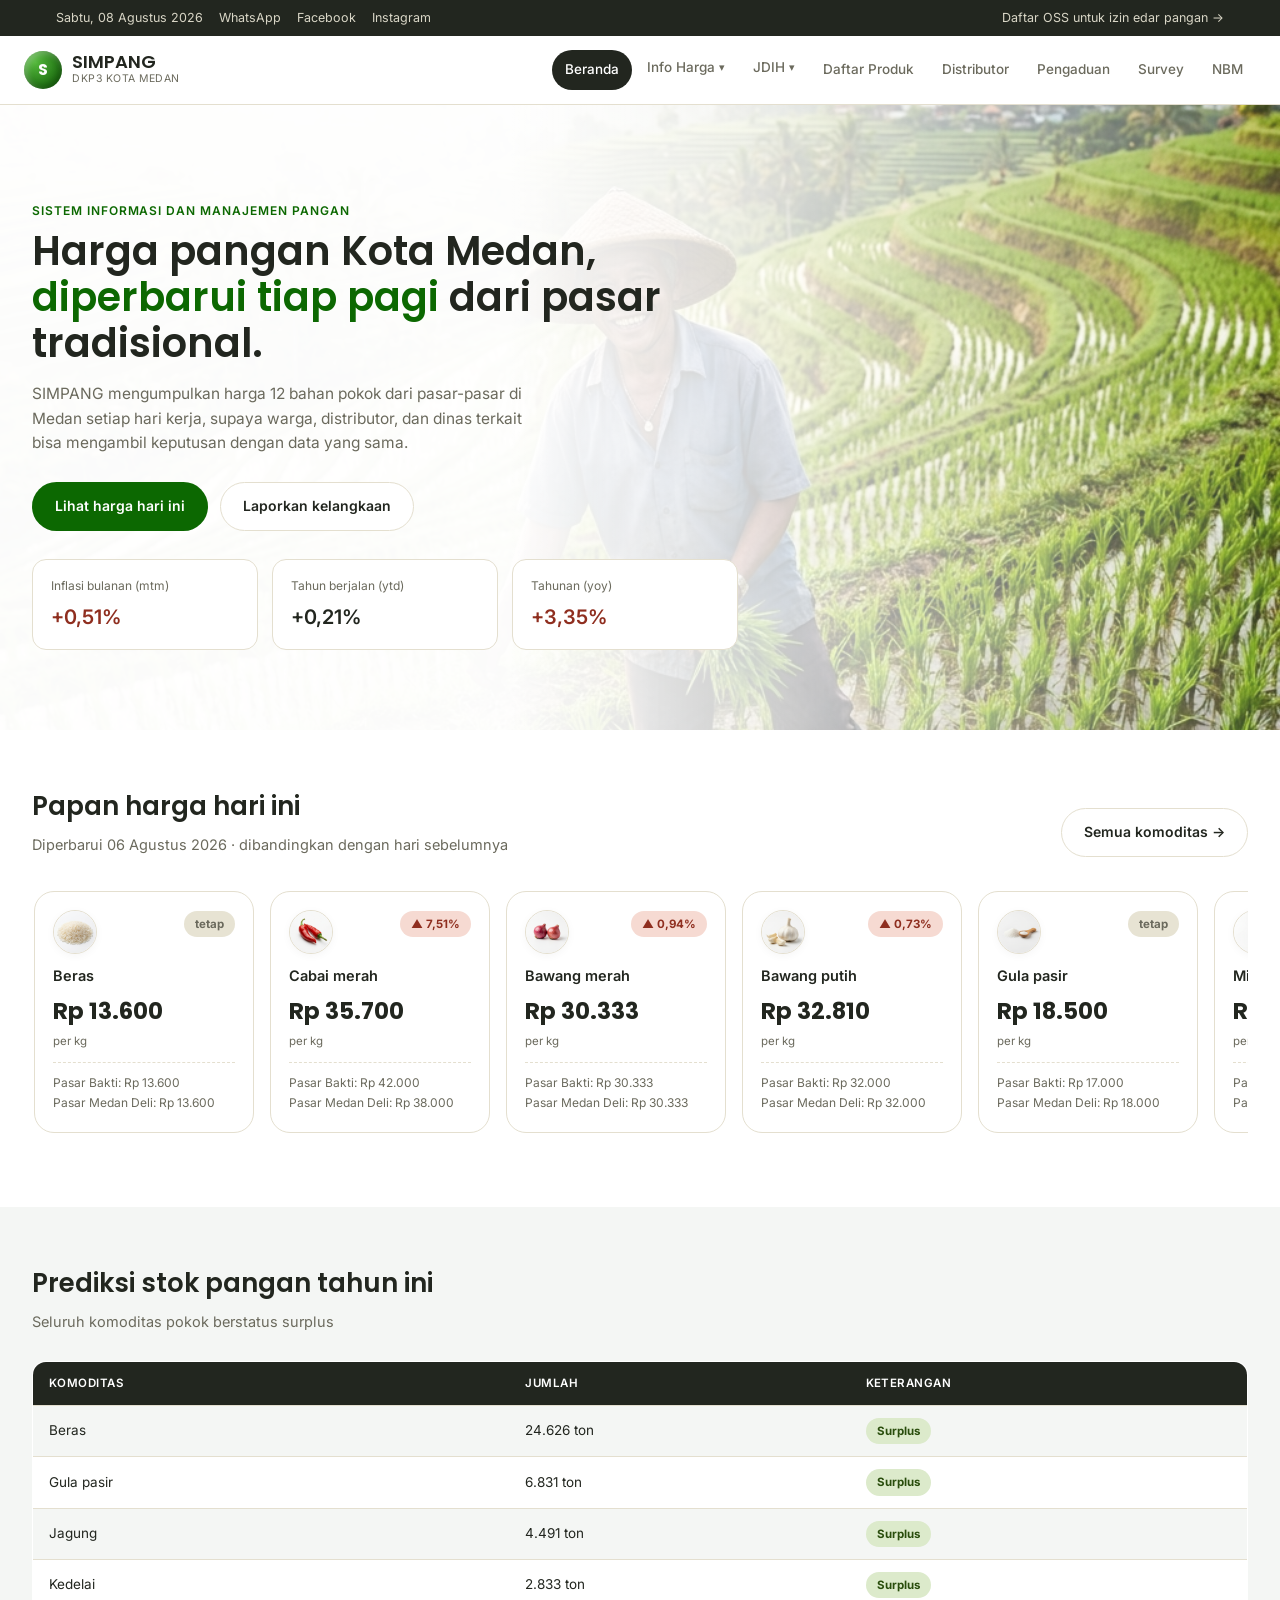
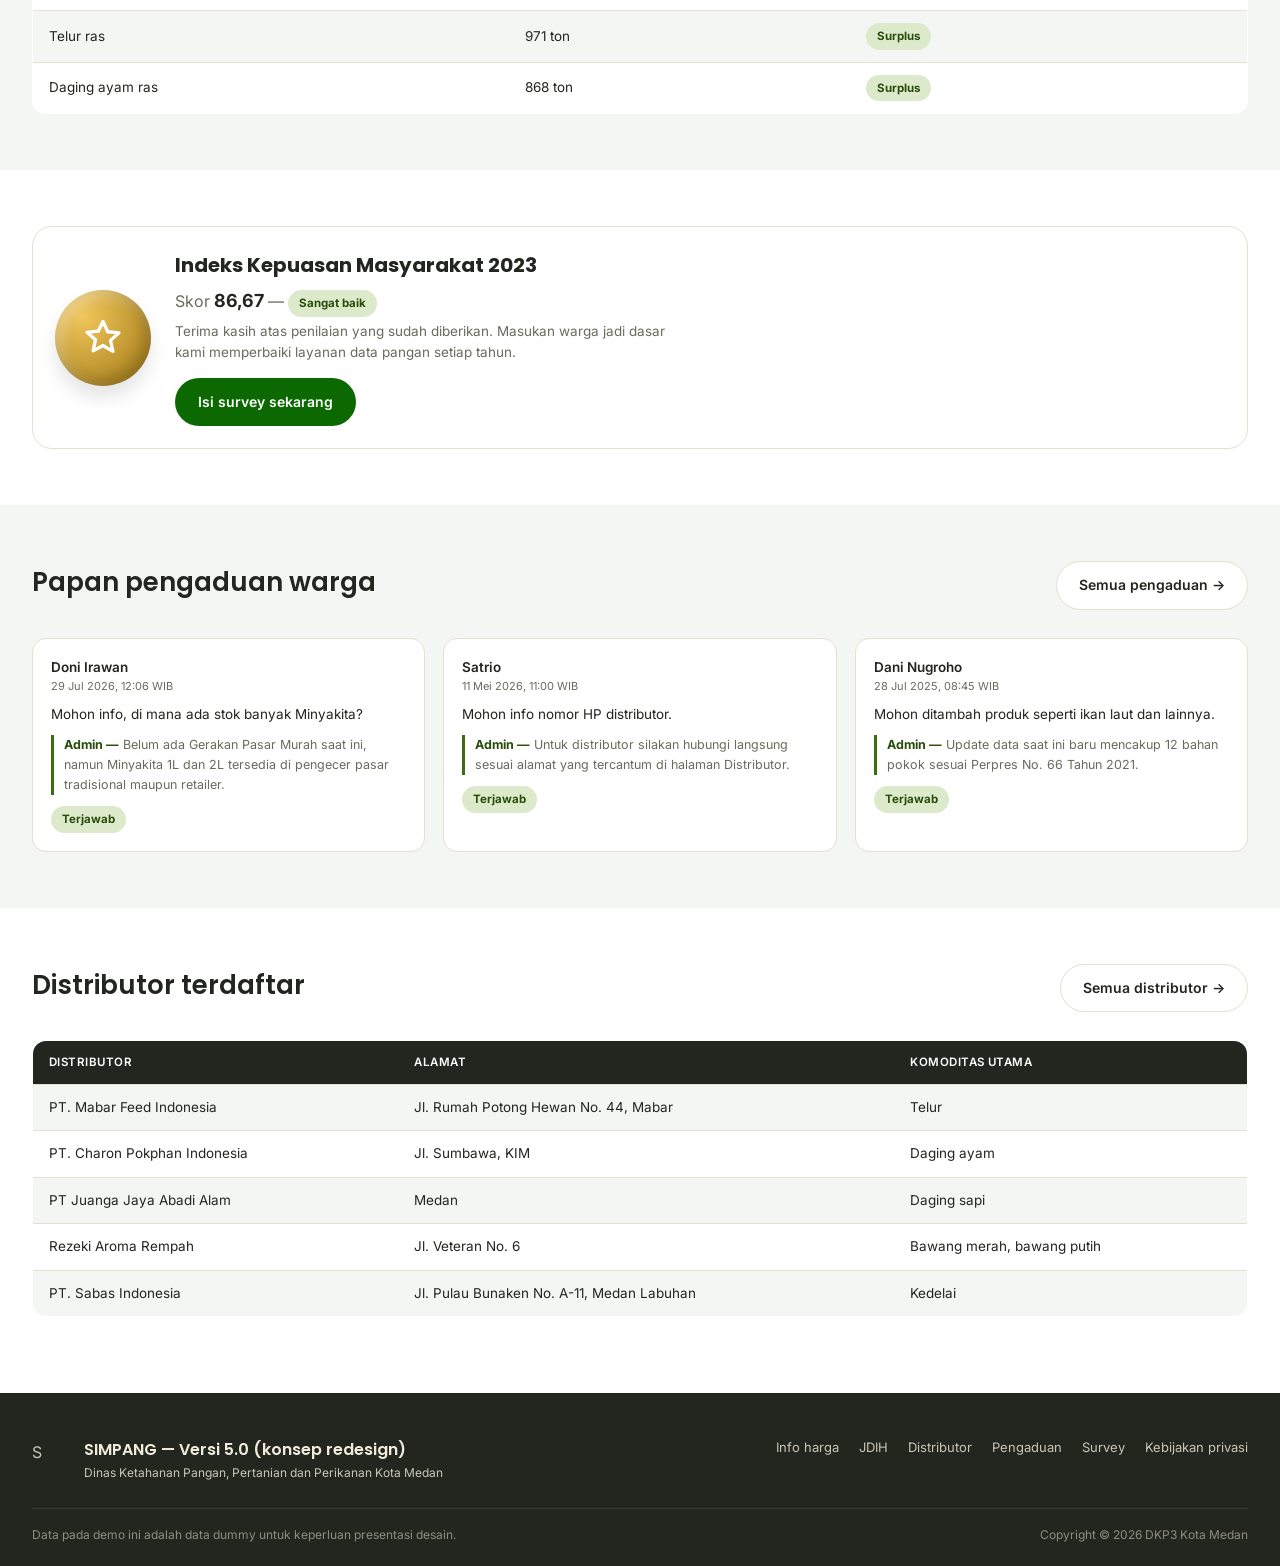
==== index.html @ 28d33210 "first commit" ====
<!DOCTYPE html>
<html lang="id">
<head>
<meta charset="UTF-8">
<meta name="viewport" content="width=device-width, initial-scale=1.0">
<title>Beranda &mdash; SIMPANG (Redesign Konsep)</title>
<link rel="preconnect" href="https://fonts.googleapis.com">
<link rel="preconnect" href="https://fonts.gstatic.com" crossorigin>
<link href="https://fonts.googleapis.com/css2?family=Poppins:wght@500;600;700&family=Inter:wght@400;500;600&display=swap" rel="stylesheet">
<link rel="stylesheet" href="css/style.css">

</head>
<body>

<div class="topbar"><div class="container">
  <div class="left"><span>Sabtu, 08 Agustus 2026</span><a href="#">WhatsApp</a><a href="#">Facebook</a><a href="#">Instagram</a></div>
  <a href="#">Daftar OSS untuk izin edar pangan &rarr;</a>
</div></div>
<header class="site"><div class="container">
  <a class="brand" href="index.html">
    <div class="mark">S</div>
    <div><div class="name">SIMPANG</div><div class="sub">DKP3 Kota Medan</div></div>
  </a>
  <nav class="main-nav">
    <a href="index.html" class="active">Beranda</a>
    <div class="dropdown">
      <button class="dropdown-trigger">Info Harga <span class="arrow">&#9662;</span></button>
      <div class="dropdown-menu">
        <a href="harga.html">Info Harga Pangan</a>
        <a href="peta.html">Peta Harga Pangan</a>
      </div>
    </div>
    <div class="dropdown">
      <button class="dropdown-trigger">JDIH <span class="arrow">&#9662;</span></button>
      <div class="dropdown-menu">
        <a href="jdih.html">Dokumen Kajian</a>
        <a href="galeri.html">Galeri Kegiatan</a>
      </div>
    </div>
    <a href="produk.html" class="">Daftar Produk</a>
    <a href="distributor.html" class="">Distributor</a>
    <a href="pengaduan.html" class="">Pengaduan</a>
    <a href="survey.html" class="">Survey</a>
    <a href="nbm.html" class="">NBM</a>
  </nav>
  <button class="hamburger" aria-label="Buka menu">&#9776;</button>
</div></header>


<section class="hero">
  <div class="container">
    <div class="grid">
      <div>
        <div class="eyebrow">Sistem informasi dan manajemen pangan</div>
        <h1>Harga pangan Kota Medan, <span>diperbarui tiap pagi</span> dari pasar tradisional.</h1>
        <p class="lede">SIMPANG mengumpulkan harga 12 bahan pokok dari pasar-pasar di Medan setiap hari kerja, supaya warga, distributor, dan dinas terkait bisa mengambil keputusan dengan data yang sama.</p>
        <div class="actions">
          <a class="btn btn-primary" href="harga.html">Lihat harga hari ini</a>
          <a class="btn btn-outline" href="pengaduan.html">Laporkan kelangkaan</a>
        </div>
        <div class="stat-row">
          <div class="stat-card"><div class="k">Inflasi bulanan (mtm)</div><div class="v up">+0,51%</div></div>
          <div class="stat-card"><div class="k">Tahun berjalan (ytd)</div><div class="v">+0,21%</div></div>
          <div class="stat-card"><div class="k">Tahunan (yoy)</div><div class="v up">+3,35%</div></div>
        </div>
      </div>
      <div></div>
    </div>
  </div>
</section>

<section class="section" id="papan-harga">
  <div class="container">
    <div class="section-head">
      <div><h2>Papan harga hari ini</h2><p>Diperbarui 06 Agustus 2026 &middot; dibandingkan dengan hari sebelumnya</p></div>
      <a class="btn btn-outline" href="harga.html">Semua komoditas &rarr;</a>
    </div>
    <div class="price-scroll"><div class="price-card">
      <div class="top"><img src="images/beras.png" alt="Beras" class="commodity-icon"><div><span class="badge badge-flat">tetap</span></div></div>
      <div class="komoditi">Beras</div>
      <div class="harga">Rp 13.600</div>
      <div class="satuan">per kg</div>
      <div class="pasar">Pasar Bakti: Rp 13.600<br>Pasar Medan Deli: Rp 13.600</div>
    </div><div class="price-card">
      <div class="top"><img src="images/cabai_merah.png" alt="Cabai merah" class="commodity-icon"><div><span class="badge badge-up">&#9650; 7,51%</span></div></div>
      <div class="komoditi">Cabai merah</div>
      <div class="harga">Rp 35.700</div>
      <div class="satuan">per kg</div>
      <div class="pasar">Pasar Bakti: Rp 42.000<br>Pasar Medan Deli: Rp 38.000</div>
    </div><div class="price-card">
      <div class="top"><img src="images/bawang_merah.png" alt="Bawang merah" class="commodity-icon"><div><span class="badge badge-up">&#9650; 0,94%</span></div></div>
      <div class="komoditi">Bawang merah</div>
      <div class="harga">Rp 30.333</div>
      <div class="satuan">per kg</div>
      <div class="pasar">Pasar Bakti: Rp 30.333<br>Pasar Medan Deli: Rp 30.333</div>
    </div><div class="price-card">
      <div class="top"><img src="images/bawang_putih.png" alt="Bawang putih" class="commodity-icon"><div><span class="badge badge-up">&#9650; 0,73%</span></div></div>
      <div class="komoditi">Bawang putih</div>
      <div class="harga">Rp 32.810</div>
      <div class="satuan">per kg</div>
      <div class="pasar">Pasar Bakti: Rp 32.000<br>Pasar Medan Deli: Rp 32.000</div>
    </div><div class="price-card">
      <div class="top"><img src="images/gula_pasir.png" alt="Gula pasir" class="commodity-icon"><div><span class="badge badge-flat">tetap</span></div></div>
      <div class="komoditi">Gula pasir</div>
      <div class="harga">Rp 18.500</div>
      <div class="satuan">per kg</div>
      <div class="pasar">Pasar Bakti: Rp 17.000<br>Pasar Medan Deli: Rp 18.000</div>
    </div><div class="price-card">
      <div class="top"><img src="images/minyak_goreng.png" alt="Minyak goreng" class="commodity-icon"><div><span class="badge badge-flat">tetap</span></div></div>
      <div class="komoditi">Minyak goreng</div>
      <div class="harga">Rp 20.361</div>
      <div class="satuan">per kg</div>
      <div class="pasar">Pasar Bakti: Rp 18.000<br>Pasar Medan Deli: Rp 21.000</div>
    </div></div>
  </div>
</section>

<section class="section alt">
  <div class="container">
    <div class="section-head"><div><h2>Prediksi stok pangan tahun ini</h2><p>Seluruh komoditas pokok berstatus surplus</p></div></div>
    <table class="data"><tr><th>Komoditas</th><th>Jumlah</th><th>Keterangan</th></tr><tr><td>Beras</td><td>24.626 ton</td><td><span class="badge badge-ok">Surplus</span></td></tr><tr><td>Gula pasir</td><td>6.831 ton</td><td><span class="badge badge-ok">Surplus</span></td></tr><tr><td>Jagung</td><td>4.491 ton</td><td><span class="badge badge-ok">Surplus</span></td></tr><tr><td>Kedelai</td><td>2.833 ton</td><td><span class="badge badge-ok">Surplus</span></td></tr><tr><td>Telur ras</td><td>971 ton</td><td><span class="badge badge-ok">Surplus</span></td></tr><tr><td>Daging ayam ras</td><td>868 ton</td><td><span class="badge badge-ok">Surplus</span></td></tr></table>
    <div class="stack-cards"><div class="card"><div class="row"><span class="k">Komoditas</span><span>Beras</span></div>
  <div class="row"><span class="k">Jumlah</span><span>24.626 ton</span></div>
  <div class="row"><span class="k">Status</span><span class="badge badge-ok">Surplus</span></div></div><div class="card"><div class="row"><span class="k">Komoditas</span><span>Gula pasir</span></div>
  <div class="row"><span class="k">Jumlah</span><span>6.831 ton</span></div>
  <div class="row"><span class="k">Status</span><span class="badge badge-ok">Surplus</span></div></div><div class="card"><div class="row"><span class="k">Komoditas</span><span>Jagung</span></div>
  <div class="row"><span class="k">Jumlah</span><span>4.491 ton</span></div>
  <div class="row"><span class="k">Status</span><span class="badge badge-ok">Surplus</span></div></div><div class="card"><div class="row"><span class="k">Komoditas</span><span>Kedelai</span></div>
  <div class="row"><span class="k">Jumlah</span><span>2.833 ton</span></div>
  <div class="row"><span class="k">Status</span><span class="badge badge-ok">Surplus</span></div></div><div class="card"><div class="row"><span class="k">Komoditas</span><span>Telur ras</span></div>
  <div class="row"><span class="k">Jumlah</span><span>971 ton</span></div>
  <div class="row"><span class="k">Status</span><span class="badge badge-ok">Surplus</span></div></div><div class="card"><div class="row"><span class="k">Komoditas</span><span>Daging ayam ras</span></div>
  <div class="row"><span class="k">Jumlah</span><span>868 ton</span></div>
  <div class="row"><span class="k">Status</span><span class="badge badge-ok">Surplus</span></div></div></div>
  </div>
</section>

<section class="section">
  <div class="container">
    <div class="card" style="display:flex;gap:24px;align-items:center;flex-wrap:wrap;">
      <div class="icon3d yellow lg"><svg viewBox="0 0 24 24"><path d="M12 3l2.6 5.6 6.1.6-4.6 4.1 1.3 6-5.4-3.2L6.6 19l1.3-6-4.6-4.1 6.1-.6z"/></svg></div>
      <div style="flex:1;min-width:220px;">
        <h3 style="margin:0 0 6px;font-size:20px;">Indeks Kepuasan Masyarakat 2023</h3>
        <p style="margin:0 0 4px;color:var(--text-soft);">Skor <b style="color:var(--text);font-size:18px;">86,67</b> &mdash; <span class="badge badge-ok">Sangat baik</span></p>
        <p style="margin:0 0 14px;color:var(--text-soft);font-size:13.5px;max-width:56ch;">Terima kasih atas penilaian yang sudah diberikan. Masukan warga jadi dasar kami memperbaiki layanan data pangan setiap tahun.</p>
        <a class="btn btn-primary" href="survey.html">Isi survey sekarang</a>
      </div>
    </div>
  </div>
</section>

<section class="section alt">
  <div class="container">
    <div class="section-head"><div><h2>Papan pengaduan warga</h2></div><a class="btn btn-outline" href="pengaduan.html">Semua pengaduan &rarr;</a></div>
    <div class="cards-grid"><div class="note"><div class="who">Doni Irawan</div><div class="when">29 Jul 2026, 12:06 WIB</div>
      <div class="q">Mohon info, di mana ada stok banyak Minyakita?</div><div class="a"><b>Admin &mdash;</b> Belum ada Gerakan Pasar Murah saat ini, namun Minyakita 1L dan 2L tersedia di pengecer pasar tradisional maupun retailer.</div>
      <div style="margin-top:10px;"><span class="badge badge-ok">Terjawab</span></div></div><div class="note"><div class="who">Satrio</div><div class="when">11 Mei 2026, 11:00 WIB</div>
      <div class="q">Mohon info nomor HP distributor.</div><div class="a"><b>Admin &mdash;</b> Untuk distributor silakan hubungi langsung sesuai alamat yang tercantum di halaman Distributor.</div>
      <div style="margin-top:10px;"><span class="badge badge-ok">Terjawab</span></div></div><div class="note"><div class="who">Dani Nugroho</div><div class="when">28 Jul 2025, 08:45 WIB</div>
      <div class="q">Mohon ditambah produk seperti ikan laut dan lainnya.</div><div class="a"><b>Admin &mdash;</b> Update data saat ini baru mencakup 12 bahan pokok sesuai Perpres No. 66 Tahun 2021.</div>
      <div style="margin-top:10px;"><span class="badge badge-ok">Terjawab</span></div></div></div>
  </div>
</section>

<section class="section">
  <div class="container">
    <div class="section-head"><div><h2>Distributor terdaftar</h2></div><a class="btn btn-outline" href="distributor.html">Semua distributor &rarr;</a></div>
    <table class="data"><tr><th>Distributor</th><th>Alamat</th><th>Komoditas utama</th></tr><tr><td>PT. Mabar Feed Indonesia</td><td>Jl. Rumah Potong Hewan No. 44, Mabar</td><td>Telur</td></tr><tr><td>PT. Charon Pokphan Indonesia</td><td>Jl. Sumbawa, KIM</td><td>Daging ayam</td></tr><tr><td>PT Juanga Jaya Abadi Alam</td><td>Medan</td><td>Daging sapi</td></tr><tr><td>Rezeki Aroma Rempah</td><td>Jl. Veteran No. 6</td><td>Bawang merah, bawang putih</td></tr><tr><td>PT. Sabas Indonesia</td><td>Jl. Pulau Bunaken No. A-11, Medan Labuhan</td><td>Kedelai</td></tr></table>
    <div class="stack-cards"><div class="card"><div class="row"><span class="k">Distributor</span><span>PT. Mabar Feed Indonesia</span></div>
      <div class="row"><span class="k">Alamat</span><span>Jl. Rumah Potong Hewan No. 44, Mabar</span></div>
      <div class="row"><span class="k">Komoditas</span><span>Telur</span></div></div><div class="card"><div class="row"><span class="k">Distributor</span><span>PT. Charon Pokphan Indonesia</span></div>
      <div class="row"><span class="k">Alamat</span><span>Jl. Sumbawa, KIM</span></div>
      <div class="row"><span class="k">Komoditas</span><span>Daging ayam</span></div></div><div class="card"><div class="row"><span class="k">Distributor</span><span>PT Juanga Jaya Abadi Alam</span></div>
      <div class="row"><span class="k">Alamat</span><span>Medan</span></div>
      <div class="row"><span class="k">Komoditas</span><span>Daging sapi</span></div></div><div class="card"><div class="row"><span class="k">Distributor</span><span>Rezeki Aroma Rempah</span></div>
      <div class="row"><span class="k">Alamat</span><span>Jl. Veteran No. 6</span></div>
      <div class="row"><span class="k">Komoditas</span><span>Bawang merah, bawang putih</span></div></div><div class="card"><div class="row"><span class="k">Distributor</span><span>PT. Sabas Indonesia</span></div>
      <div class="row"><span class="k">Alamat</span><span>Jl. Pulau Bunaken No. A-11, Medan Labuhan</span></div>
      <div class="row"><span class="k">Komoditas</span><span>Kedelai</span></div></div></div>
  </div>
</section>


<footer class="site"><div class="container">
  <div class="top">
    <div class="seal">
      <div class="mark" style="width:40px;height:40px;">S</div>
      <div>
        <div style="font-family:var(--font-display);font-weight:600;color:#F0EBDA;">SIMPANG &mdash; Versi 5.0 (konsep redesign)</div>
        <div style="font-size:12px;">Dinas Ketahanan Pangan, Pertanian dan Perikanan Kota Medan</div>
      </div>
    </div>
    <div class="links">
      <a href="harga.html">Info harga</a><a href="jdih.html">JDIH</a><a href="distributor.html">Distributor</a>
      <a href="pengaduan.html">Pengaduan</a><a href="survey.html">Survey</a><a href="#">Kebijakan privasi</a>
    </div>
  </div>
  <div class="bottom"><span>Data pada demo ini adalah data dummy untuk keperluan presentasi desain.</span><span>Copyright &copy; 2026 DKP3 Kota Medan</span></div>
</div></footer>

<script src="js/script.js"></script>
</body>
</html>
---- css/style.css ----
/* ===== Tokens ===== */
:root{
  --primary:#0C6801; --primary-dark:#095201;
  --red:#C1432B; --red-dark:#8F2E1F;
  --secondary:#3B6D11; --secondary-dark:#294D0C;
  --tertiary:#D4A017; --tertiary-dark:#9C7512;
  --bg:#FFFFFF; --bg-alt:#F4F6F4;
  --text:#22261F; --text-soft:#6B6A5D;
  --border:#E4DFCF; --white:#FFFFFF;
  --radius-lg:20px; --radius-md:14px; --radius-sm:10px;
  --font-display:'Poppins',sans-serif;
  --font-body:'Inter',sans-serif;
}
*{box-sizing:border-box;}
body{margin:0;background:var(--bg);color:var(--text);font-family:var(--font-body);line-height:1.6;}
h1,h2,h3,.num{font-family:var(--font-display);}
a{color:inherit;text-decoration:none;}
img{max-width:100%;display:block;}
.container{max-width:1440px;margin:0 auto;padding:0 32px;}
.section{padding:56px 0;}
.section.alt{background:var(--bg-alt);}
.section-head{display:flex;justify-content:space-between;align-items:flex-end;gap:12px;flex-wrap:wrap;margin-bottom:28px;}
.section-head h2{font-size:26px;font-weight:600;margin:0 0 6px;}
.section-head p{margin:0;color:var(--text-soft);font-size:14.5px;}
.eyebrow{font-size:12px;font-weight:600;letter-spacing:.08em;text-transform:uppercase;color:var(--primary);margin-bottom:8px;}
.btn{display:inline-flex;align-items:center;gap:8px;padding:12px 22px;border-radius:999px;font-weight:600;font-size:14px;border:1.5px solid transparent;cursor:pointer;font-family:var(--font-body);}
.btn-primary{background:var(--primary);color:#fff;}
.btn-primary:hover{background:var(--primary-dark);}
.btn-outline{border-color:var(--border);background:var(--white);color:var(--text);}
.btn-outline:hover{border-color:var(--primary);color:var(--primary);}
.badge{display:inline-block;font-size:11.5px;font-weight:700;padding:4px 11px;border-radius:999px;}
.badge-up{background:#F6DAD2;color:var(--red-dark);}
.badge-down{background:#DCEACB;color:var(--secondary-dark);}
.badge-flat{background:#E7E3D3;color:var(--text-soft);}
.badge-ok{background:#DCEACB;color:var(--secondary-dark);}
.badge-wait{background:#FBEBC5;color:var(--tertiary-dark);}

/* ===== Topbar & Header ===== */
.topbar{background:var(--text);color:#D9D6C6;font-size:12.5px;padding:8px 24px;}
.topbar .container{display:flex;justify-content:space-between;align-items:center;flex-wrap:wrap;gap:6px;}
.topbar a:hover{color:#fff;}
.topbar .left{display:flex;gap:16px;}

header.site{position:sticky;top:0;z-index:50;background:rgba(255,255,255,.92);backdrop-filter:blur(6px);border-bottom:1px solid var(--border);}
header.site .container{display:flex;align-items:center;justify-content:space-between;padding:14px 24px;}
.brand{display:flex;align-items:center;gap:10px;}
.brand .mark{width:38px;height:38px;border-radius:50%;background:radial-gradient(circle at 30% 30%,#53b83b,var(--primary-dark));display:flex;align-items:center;justify-content:center;color:#fff;font-family:var(--font-display);font-weight:700;box-shadow:inset -3px -3px 6px rgba(0,0,0,.2),inset 3px 3px 6px rgba(255,255,255,.3);}
.brand .name{font-family:var(--font-display);font-weight:600;font-size:18px;line-height:1.1;}
.brand .sub{font-size:10.5px;color:var(--text-soft);text-transform:uppercase;letter-spacing:.05em;}
nav.main-nav{display:flex;gap:2px;}
nav.main-nav a{font-size:13.5px;font-weight:500;padding:9px 13px;border-radius:999px;color:var(--text-soft);}
nav.main-nav a:hover{background:var(--bg-alt);color:var(--text);}
nav.main-nav a.active{background:var(--text);color:#fff;}
.hamburger{display:none;background:none;border:none;font-size:22px;cursor:pointer;color:var(--text);}

/* Dropdowns */
/* Dropdowns */
@media (min-width: 981px) {
  .dropdown {
    position: relative;
    display: inline-block;
  }
  .dropdown-trigger {
    font-family: var(--font-body);
    font-size: 13.5px;
    font-weight: 500;
    padding: 9px 13px;
    border-radius: 999px;
    color: var(--text-soft);
    background: transparent;
    border: none;
    cursor: pointer;
    display: flex;
    align-items: center;
    gap: 4px;
    transition: all 0.2s ease;
  }
  .dropdown-trigger:hover {
    background: var(--bg-alt);
    color: var(--text);
  }
  .dropdown.active .dropdown-trigger {
    background: var(--text);
    color: var(--white);
  }
  .dropdown-menu {
    position: absolute;
    top: 100%;
    left: 50%;
    transform: translateX(-50%) translateY(4px);
    background: var(--white);
    border: 1px solid var(--border);
    border-radius: var(--radius-md);
    box-shadow: 0 8px 24px rgba(0,0,0,.08);
    min-width: 170px;
    z-index: 100;
    padding: 6px 0;
    display: none;
    flex-direction: column;
  }
  .dropdown-menu::before {
    content: '';
    position: absolute;
    top: -12px;
    left: 0;
    right: 0;
    height: 12px;
    background: transparent;
  }
  .dropdown:hover .dropdown-menu,
  .dropdown.open .dropdown-menu {
    display: flex;
  }
  nav.main-nav .dropdown-menu a {
    display: block;
    font-size: 13px;
    font-weight: 500;
    padding: 8px 16px;
    border-radius: 6px;
    color: var(--text-soft);
    text-align: left;
    margin: 2px 6px;
    transition: background 0.15s ease, color 0.15s ease;
  }
  nav.main-nav .dropdown-menu a:hover {
    background: var(--bg-alt);
    color: var(--text);
  }
  nav.main-nav .dropdown-menu a.active {
    background: var(--bg-alt) !important;
    color: var(--primary) !important;
    font-weight: 600;
  }
  .dropdown-trigger .arrow {
    transition: transform 0.2s ease;
    font-size: 11px;
  }
  .dropdown.open .dropdown-trigger .arrow {
    transform: rotate(180deg);
  }
}

@media(max-width:980px){
  nav.main-nav{
    position:fixed;
    top:0;
    right:-100%;
    height:100vh;
    width:78%;
    max-width:320px;
    background:var(--white);
    flex-direction:column;
    padding:90px 20px 20px;
    gap:4px;
    transition:right .25s ease;
    box-shadow:-8px 0 24px rgba(0,0,0,.08);
    overflow-y:auto;
    z-index: 1000;
  }
  nav.main-nav.open{right:0;}
  nav.main-nav a{width:100%;padding:13px 16px;display:block;}
  .hamburger{
    display:block;
    position:relative;
    z-index:1100;
  }
  
  .dropdown {
    width: 100%;
    position: relative;
    display: block;
  }
  .dropdown-trigger {
    width: 100%;
    padding: 13px 16px;
    border-radius: 999px;
    justify-content: space-between;
    font-family: var(--font-body);
    font-size: 13.5px;
    font-weight: 500;
    color: var(--text-soft);
    background: transparent;
    border: none;
    cursor: pointer;
    display: flex;
    align-items: center;
    transition: all 0.2s ease;
  }
  .dropdown-trigger:hover {
    background: var(--bg-alt);
    color: var(--text);
  }
  .dropdown.active .dropdown-trigger {
    background: var(--text);
    color: var(--white);
  }
  .dropdown-menu {
    position: static;
    background: transparent;
    border: none;
    box-shadow: none;
    padding: 0;
    margin: 4px 0 4px 16px;
    border-left: 2px solid var(--border);
    display: none;
    flex-direction: column;
    width: auto;
  }
  .dropdown.open .dropdown-menu,
  .dropdown.active .dropdown-menu {
    display: flex;
  }
  nav.main-nav .dropdown-menu a {
    margin: 2px 0 2px 8px;
    padding: 10px 14px;
    font-size: 13px;
    border-radius: var(--radius-sm);
    display: block;
    color: var(--text-soft);
    text-align: left;
    font-weight: 500;
  }
  nav.main-nav .dropdown-menu a:hover {
    background: var(--bg-alt);
    color: var(--text);
  }
  nav.main-nav .dropdown-menu a.active {
    background: var(--bg-alt) !important;
    color: var(--primary) !important;
    font-weight: 600;
  }
  .dropdown-trigger .arrow {
    transition: transform 0.2s ease;
    font-size: 11px;
  }
  .dropdown.open .dropdown-trigger .arrow {
    transform: rotate(180deg);
  }
}

/* ===== 3D floating icons ===== */
.icon3d{width:60px;height:60px;border-radius:50%;display:flex;align-items:center;justify-content:center;flex-shrink:0;animation:float 4.5s ease-in-out infinite;box-shadow:inset -6px -6px 14px rgba(0,0,0,.18),inset 6px 6px 14px rgba(255,255,255,.35),0 12px 18px rgba(0,0,0,.10);}
.icon3d svg{width:28px;height:28px;stroke:#fff;stroke-width:1.8;fill:none;stroke-linecap:round;stroke-linejoin:round;}
.icon3d.sm{width:44px;height:44px;}
.icon3d.sm svg{width:20px;height:20px;}
.icon3d.lg{width:96px;height:96px;}
.icon3d.lg svg{width:44px;height:44px;}
.icon3d.red{background:radial-gradient(circle at 30% 28%,#E37A63,var(--red-dark));}
.icon3d.green{background:radial-gradient(circle at 30% 28%,#7FAE4E,var(--secondary-dark));}
.icon3d.yellow{background:radial-gradient(circle at 30% 28%,#F0C55A,var(--tertiary-dark));}
.icon3d.d1{animation-delay:.3s;} .icon3d.d2{animation-delay:.9s;} .icon3d.d3{animation-delay:1.5s;}
@keyframes float{0%,100%{transform:translateY(0) rotate(0deg);}50%{transform:translateY(-10px) rotate(2deg);}}
@media(prefers-reduced-motion:reduce){.icon3d{animation:none;}}

/* ===== Hero ===== */
.hero{
  padding:96px 0 80px;
  position:relative;
  overflow:hidden;
  background: linear-gradient(to right, rgba(255, 255, 255, 0.98) 40%, rgba(255, 255, 255, 0.8) 60%, rgba(255, 255, 255, 0.1) 100%), url('../images/hero-bg.png') no-repeat center center;
  background-size: cover;
}
.hero .grid{display:grid;grid-template-columns:1.2fr .8fr;gap:40px;align-items:center;}
.hero h1{font-size:40px;font-weight:600;line-height:1.15;margin:0 0 16px;}
.hero h1 span{color:var(--primary);}
.hero p.lede{font-size:15.5px;color:var(--text-soft);max-width:52ch;margin:0 0 26px;}
.hero .actions{display:flex;gap:12px;flex-wrap:wrap;}
.hero .float-row{display:flex;gap:16px;justify-content:center;flex-wrap:wrap;padding:20px;}
@media(max-width:900px){
  .hero{
    background: linear-gradient(rgba(255, 255, 255, 0.92), rgba(255, 255, 255, 0.95)), url('../images/hero-bg.png') no-repeat center center;
    background-size: cover;
    padding: 64px 0 48px;
  }
  .hero .grid{grid-template-columns:1fr;}
  .hero h1{font-size:30px;}
}

/* stat cards */
.stat-row{display:grid;grid-template-columns:repeat(auto-fit,minmax(160px,1fr));gap:14px;margin-top:28px;}
.stat-card{background:var(--white);border:1px solid var(--border);border-radius:var(--radius-md);padding:16px 18px;}
.stat-card .k{font-size:12px;color:var(--text-soft);margin-bottom:6px;}
.stat-card .v{font-size:20px;font-weight:600;}
.stat-card .v.up{color:var(--red-dark);}

/* ===== Price cards ===== */
.price-scroll{display:flex;gap:16px;overflow-x:auto;padding:6px 2px 18px;}
.price-grid{display:grid;grid-template-columns:repeat(auto-fill,minmax(230px,1fr));gap:16px;}
.price-card{min-width:220px;background:var(--white);border:1px solid var(--border);border-radius:var(--radius-lg);padding:18px;flex-shrink:0;}
.price-card .top{display:flex;justify-content:space-between;align-items:flex-start;margin-bottom:10px;}
.price-card .komoditi{font-weight:600;font-size:14.5px;}
.price-card .harga{font-size:23px;font-weight:700;font-family:var(--font-display);margin:6px 0 2px;}
.price-card .satuan{font-size:11.5px;color:var(--text-soft);margin-bottom:12px;}
.price-card .pasar{font-size:12px;color:var(--text-soft);border-top:1px dashed var(--border);padding-top:10px;line-height:1.7;}

/* ===== Generic cards, tables ===== */
.card{background:var(--white);border:1px solid var(--border);border-radius:var(--radius-lg);padding:22px;}
.cards-grid{display:grid;grid-template-columns:repeat(auto-fit,minmax(260px,1fr));gap:18px;}
table.data{width:100%;border-collapse:collapse;background:var(--white);border:1px solid var(--border);border-radius:var(--radius-md);overflow:hidden;font-size:13.5px;}
table.data th{background:var(--text);color:#fff;text-align:left;padding:12px 16px;font-size:11.5px;text-transform:uppercase;letter-spacing:.04em;font-weight:600;}
table.data td{padding:12px 16px;border-top:1px solid var(--border);}
table.data tr:nth-child(even) td{background:var(--bg-alt);}
.stack-cards{display:none;}
@media(max-width:760px){
  table.data{display:none;}
  .stack-cards{display:flex;flex-direction:column;gap:12px;}
  .stack-cards .card{padding:16px;}
  .stack-cards .row{display:flex;justify-content:space-between;font-size:13px;padding:5px 0;border-top:1px dashed var(--border);}
  .stack-cards .row:first-child{border-top:none;}
  .stack-cards .row .k{color:var(--text-soft);}
}

/* toolbar */
.toolbar{display:flex;gap:10px;flex-wrap:wrap;margin-bottom:22px;}
.toolbar input[type=text],.toolbar select{padding:11px 14px;border:1px solid var(--border);border-radius:999px;font-size:13.5px;background:#fff;font-family:var(--font-body);}
.tabs{display:flex;gap:8px;flex-wrap:wrap;margin-bottom:24px;}
.tabs button{padding:9px 16px;border-radius:999px;border:1px solid var(--border);background:#fff;font-size:13px;font-weight:600;cursor:pointer;color:var(--text-soft);}
.tabs button.active{background:var(--text);border-color:var(--text);color:#fff;}

/* empty state */
.empty-state{text-align:center;padding:50px 20px;color:var(--text-soft);}
.empty-state .icon3d{margin:0 auto 16px;}

/* forms */
form.form-card{display:grid;gap:14px;}
form.form-card label{font-size:13px;font-weight:600;margin-bottom:5px;display:block;}
form.form-card input,form.form-card select,form.form-card textarea{width:100%;padding:12px 14px;border:1px solid var(--border);border-radius:var(--radius-sm);font-family:var(--font-body);font-size:14px;background:#fff;}
form.form-card textarea{min-height:110px;resize:vertical;}
.rating-row{display:flex;gap:8px;}
.rating-row button{width:44px;height:44px;border-radius:50%;border:1px solid var(--border);background:#fff;font-size:18px;cursor:pointer;}
.rating-row button.sel{background:var(--tertiary);border-color:var(--tertiary-dark);}

/* gallery */
.gallery-grid{display:grid;grid-template-columns:repeat(auto-fill,minmax(220px,1fr));gap:14px;}
.gallery-grid figure{margin:0;border-radius:var(--radius-md);overflow:hidden;border:1px solid var(--border);background:#fff;cursor:pointer;}
.gallery-grid img{aspect-ratio:4/3;object-fit:cover;}
.gallery-grid figcaption{padding:10px 12px;font-size:12.5px;color:var(--text-soft);}
.lightbox{position:fixed;inset:0;background:rgba(20,18,12,.82);display:none;align-items:center;justify-content:center;z-index:100;padding:24px;}
.lightbox.open{display:flex;}
.lightbox img{max-width:min(680px,90vw);max-height:80vh;border-radius:12px;}
.lightbox .close{position:absolute;top:22px;right:26px;color:#fff;font-size:26px;background:none;border:none;cursor:pointer;}

/* notes / pengaduan */
.note{background:var(--white);border:1px solid var(--border);border-radius:var(--radius-md);padding:18px;box-shadow:3px 3px 0 var(--bg-alt);}
.note .who{font-weight:600;font-size:13.5px;}
.note .when{font-size:11px;color:var(--text-soft);font-family:var(--font-body);margin-bottom:8px;}
.note .q{font-size:13.5px;margin-bottom:10px;}
.note .a{font-size:12.5px;color:var(--text-soft);border-left:3px solid var(--secondary);padding-left:10px;}
.note .a b{color:var(--secondary-dark);}

/* footer */
footer.site{background:var(--text);color:#C9C6B5;padding:44px 0 22px;margin-top:20px;}
footer.site .top{display:flex;justify-content:space-between;flex-wrap:wrap;gap:24px;margin-bottom:26px;}
footer.site .seal{display:flex;gap:12px;align-items:center;}
footer.site .links{display:flex;gap:20px;flex-wrap:wrap;font-size:13px;}
footer.site .links a:hover{color:#fff;}
footer.site .bottom{border-top:1px solid #3A3A2E;padding-top:16px;font-size:12px;color:#8E8C7D;display:flex;justify-content:space-between;flex-wrap:wrap;gap:8px;}

/* map placeholder */
.map-shell{display:grid;grid-template-columns:1fr 300px;gap:16px;}
.map-canvas{background:linear-gradient(135deg,#E9E4D3,#D9D2B8);border-radius:var(--radius-lg);border:1px solid var(--border);min-height:420px;position:relative;overflow:hidden;}
.map-pin-dot{position:absolute;width:16px;height:16px;border-radius:50% 50% 50% 0;transform:rotate(-45deg);border:2px solid #fff;cursor:pointer;}
.map-panel{display:flex;flex-direction:column;gap:10px;}
@media(max-width:840px){.map-shell{grid-template-columns:1fr;} .map-canvas{min-height:280px;}}

/* charts (flat) */
.bar-chart{display:flex;align-items:flex-end;gap:10px;height:180px;padding-top:10px;}
.bar-chart .bar{flex:1;background:var(--secondary);border-radius:6px 6px 0 0;position:relative;}
.bar-chart .bar.b2{background:var(--tertiary);}
.bar-chart .bar span{position:absolute;top:-20px;left:0;right:0;text-align:center;font-size:11px;color:var(--text-soft);}
.bar-chart .lbl{font-size:11px;color:var(--text-soft);text-align:center;margin-top:6px;}

/* grid-two for form pages like pengaduan.html */
.grid-two {
  display: grid;
  grid-template-columns: 1fr 1fr;
  gap: 32px;
  align-items: start;
}
@media (max-width: 900px) {
  .grid-two {
    grid-template-columns: 1fr;
    gap: 20px;
  }
}

.commodity-icon {
  width: 44px;
  height: 44px;
  border-radius: 50%;
  object-fit: cover;
  border: 1px solid var(--border);
  box-shadow: 0 2px 8px rgba(0,0,0,0.04);
  background: var(--white);
  flex-shrink: 0;
}
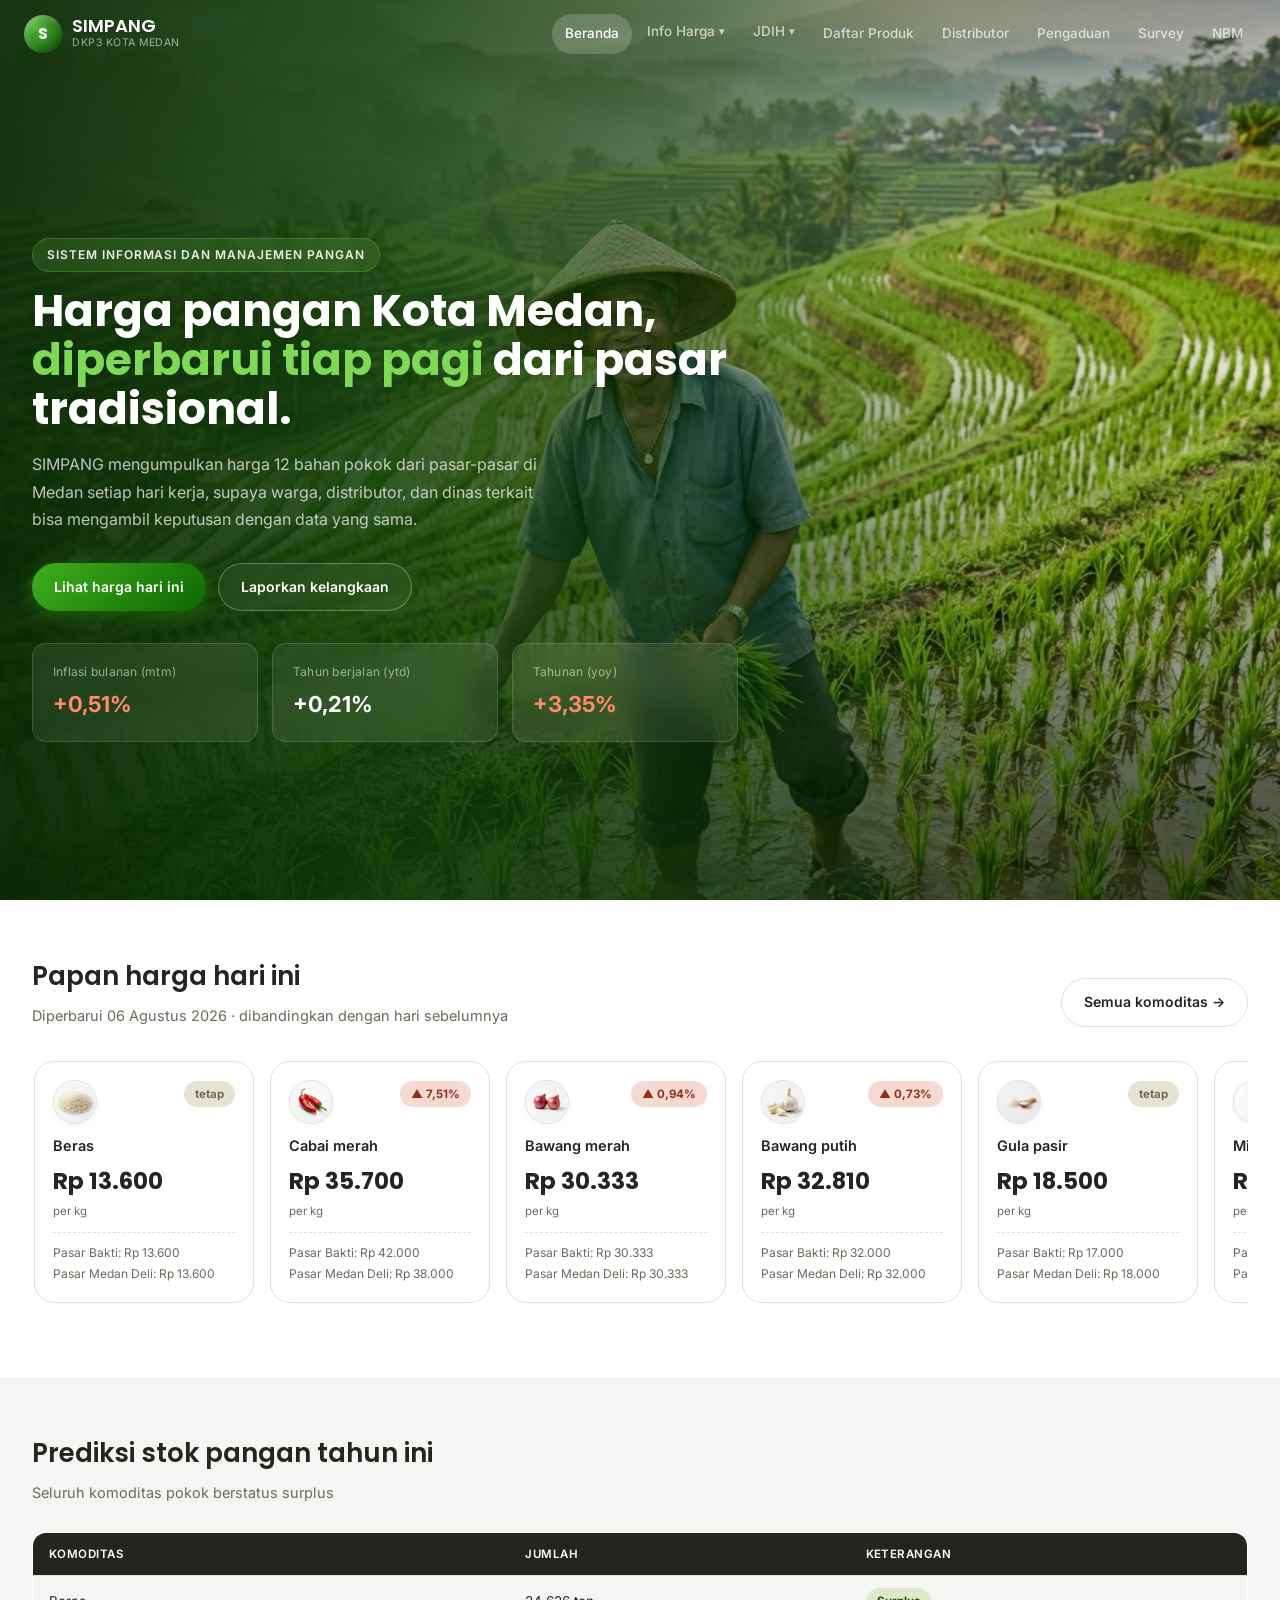
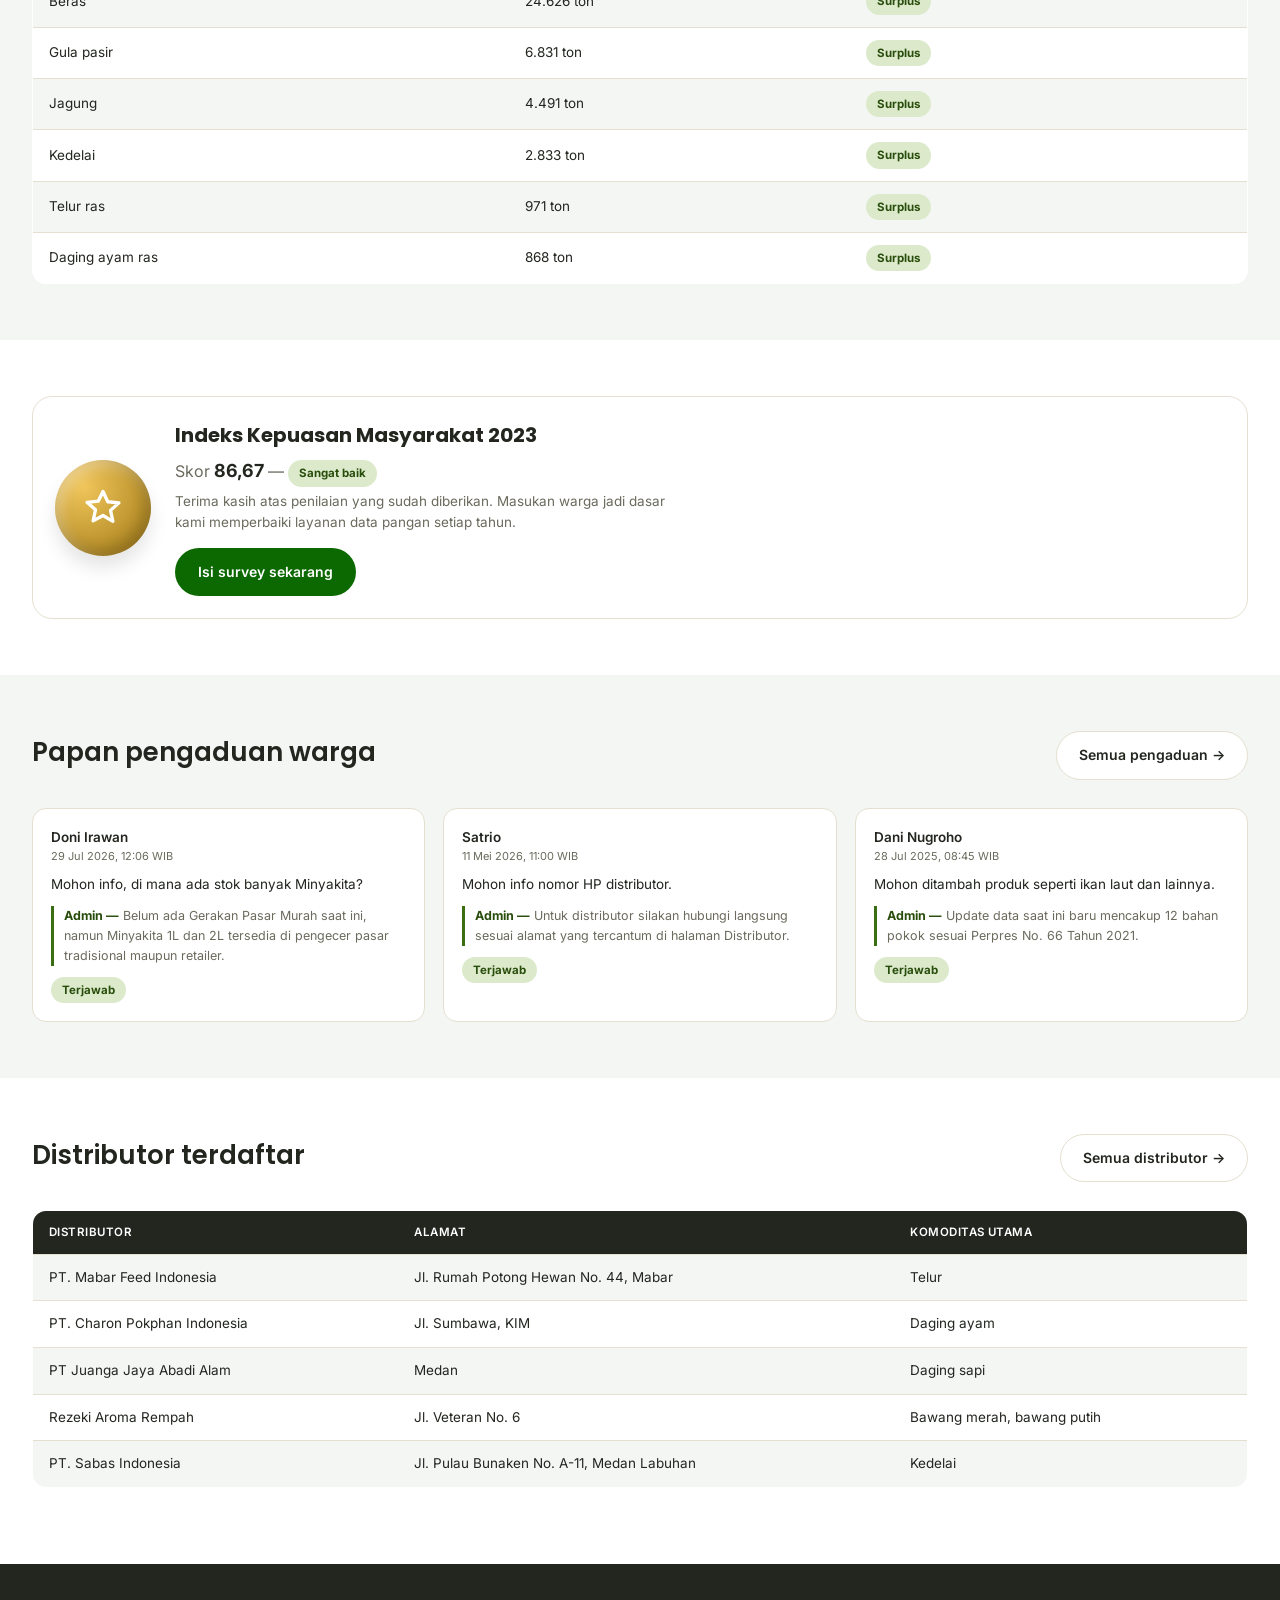
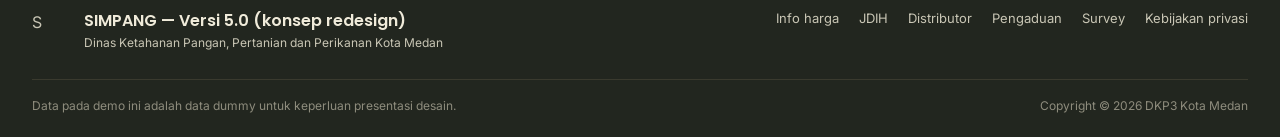
==== commit 2fb7ae86: "update" ====
--- a/index.html
+++ b/index.html
@@ -12,10 +12,6 @@
 </head>
 <body>
 
-<div class="topbar"><div class="container">
-  <div class="left"><span>Sabtu, 08 Agustus 2026</span><a href="#">WhatsApp</a><a href="#">Facebook</a><a href="#">Instagram</a></div>
-  <a href="#">Daftar OSS untuk izin edar pangan &rarr;</a>
-</div></div>
 <header class="site"><div class="container">
   <a class="brand" href="index.html">
     <div class="mark">S</div>
--- a/css/style.css
+++ b/css/style.css
@@ -12,12 +12,15 @@
   --font-body:'Inter',sans-serif;
 }
 *{box-sizing:border-box;}
-body{margin:0;background:var(--bg);color:var(--text);font-family:var(--font-body);line-height:1.6;}
+html{overflow-x:hidden;}
+body{margin:0;background:var(--bg);color:var(--text);font-family:var(--font-body);line-height:1.6;overflow-x:hidden;}
 h1,h2,h3,.num{font-family:var(--font-display);}
 a{color:inherit;text-decoration:none;}
 img{max-width:100%;display:block;}
 .container{max-width:1440px;margin:0 auto;padding:0 32px;}
 .section{padding:56px 0;}
+/* Push first section down on pages without hero (fixed header overlap) */
+header.site + .section{padding-top:120px;}
 .section.alt{background:var(--bg-alt);}
 .section-head{display:flex;justify-content:space-between;align-items:flex-end;gap:12px;flex-wrap:wrap;margin-bottom:28px;}
 .section-head h2{font-size:26px;font-weight:600;margin:0 0 6px;}
@@ -41,17 +44,36 @@
 .topbar a:hover{color:#fff;}
 .topbar .left{display:flex;gap:16px;}
 
-header.site{position:sticky;top:0;z-index:50;background:rgba(255,255,255,.92);backdrop-filter:blur(6px);border-bottom:1px solid var(--border);}
+
+header.site{
+  position:fixed;top:0;left:0;right:0;z-index:50;
+  background:transparent;
+  border-bottom:1px solid transparent;
+  transition:background .35s ease, border-color .35s ease, box-shadow .35s ease;
+}
+header.site.scrolled{
+  background:rgba(255,255,255,.95);
+  backdrop-filter:blur(8px);
+  -webkit-backdrop-filter:blur(8px);
+  border-bottom-color:var(--border);
+  box-shadow:0 2px 16px rgba(0,0,0,.06);
+}
 header.site .container{display:flex;align-items:center;justify-content:space-between;padding:14px 24px;}
 .brand{display:flex;align-items:center;gap:10px;}
 .brand .mark{width:38px;height:38px;border-radius:50%;background:radial-gradient(circle at 30% 30%,#53b83b,var(--primary-dark));display:flex;align-items:center;justify-content:center;color:#fff;font-family:var(--font-display);font-weight:700;box-shadow:inset -3px -3px 6px rgba(0,0,0,.2),inset 3px 3px 6px rgba(255,255,255,.3);}
-.brand .name{font-family:var(--font-display);font-weight:600;font-size:18px;line-height:1.1;}
-.brand .sub{font-size:10.5px;color:var(--text-soft);text-transform:uppercase;letter-spacing:.05em;}
+.brand .name{font-family:var(--font-display);font-weight:600;font-size:18px;line-height:1.1;color:#fff;transition:color .35s ease;}
+.brand .sub{font-size:10.5px;color:rgba(255,255,255,0.6);text-transform:uppercase;letter-spacing:.05em;transition:color .35s ease;}
+header.site.scrolled .brand .name{color:var(--text);}
+header.site.scrolled .brand .sub{color:var(--text-soft);}
 nav.main-nav{display:flex;gap:2px;}
-nav.main-nav a{font-size:13.5px;font-weight:500;padding:9px 13px;border-radius:999px;color:var(--text-soft);}
-nav.main-nav a:hover{background:var(--bg-alt);color:var(--text);}
-nav.main-nav a.active{background:var(--text);color:#fff;}
-.hamburger{display:none;background:none;border:none;font-size:22px;cursor:pointer;color:var(--text);}
+nav.main-nav a{font-size:13.5px;font-weight:500;padding:9px 13px;border-radius:999px;color:rgba(255,255,255,0.7);transition:color .35s ease, background .2s ease;}
+nav.main-nav a:hover{background:rgba(255,255,255,0.12);color:#fff;}
+nav.main-nav a.active{background:rgba(255,255,255,0.18);color:#fff;}
+header.site.scrolled nav.main-nav a{color:var(--text-soft);}
+header.site.scrolled nav.main-nav a:hover{background:var(--bg-alt);color:var(--text);}
+header.site.scrolled nav.main-nav a.active{background:var(--text);color:#fff;}
+.hamburger{display:none;background:none;border:none;font-size:22px;cursor:pointer;color:#fff;transition:color .35s ease;}
+header.site.scrolled .hamburger{color:var(--text);}
 
 /* Dropdowns */
 /* Dropdowns */
@@ -66,20 +88,31 @@
     font-weight: 500;
     padding: 9px 13px;
     border-radius: 999px;
-    color: var(--text-soft);
+    color: rgba(255,255,255,0.7);
     background: transparent;
     border: none;
     cursor: pointer;
     display: flex;
     align-items: center;
     gap: 4px;
-    transition: all 0.2s ease;
+    transition: all 0.35s ease;
   }
   .dropdown-trigger:hover {
+    background: rgba(255,255,255,0.12);
+    color: #fff;
+  }
+  header.site.scrolled .dropdown-trigger {
+    color: var(--text-soft);
+  }
+  header.site.scrolled .dropdown-trigger:hover {
     background: var(--bg-alt);
     color: var(--text);
   }
   .dropdown.active .dropdown-trigger {
+    background: var(--text);
+    color: var(--white);
+  }
+  header.site.scrolled .dropdown.active .dropdown-trigger {
     background: var(--text);
     color: var(--white);
   }
@@ -254,34 +287,119 @@
 
 /* ===== Hero ===== */
 .hero{
-  padding:96px 0 80px;
+  min-height:100vh;
+  display:flex;
+  align-items:center;
+  padding-top:80px;
   position:relative;
   overflow:hidden;
-  background: linear-gradient(to right, rgba(255, 255, 255, 0.98) 40%, rgba(255, 255, 255, 0.8) 60%, rgba(255, 255, 255, 0.1) 100%), url('../images/hero-bg.png') no-repeat center center;
+  background: url('../images/hero-bg.png') no-repeat center center;
   background-size: cover;
 }
+/* Multi-layer gradient overlay */
+.hero::before{
+  content:'';
+  position:absolute;
+  inset:0;
+  background:
+    /* Layer 1 – strong dark-green from the left for text readability */
+    linear-gradient(to right,
+      rgba(8, 42, 4, 0.92) 0%,
+      rgba(12, 62, 8, 0.82) 30%,
+      rgba(12, 62, 8, 0.55) 55%,
+      rgba(12, 62, 8, 0.18) 75%,
+      transparent 100%),
+    /* Layer 2 – subtle bottom-up dark for depth */
+    linear-gradient(to top,
+      rgba(5, 20, 2, 0.60) 0%,
+      rgba(5, 20, 2, 0.15) 40%,
+      transparent 70%),
+    /* Layer 3 – very subtle top vignette */
+    linear-gradient(to bottom,
+      rgba(0, 0, 0, 0.25) 0%,
+      transparent 30%);
+  z-index:1;
+  pointer-events:none;
+}
+.hero > .container{
+  position:relative;
+  z-index:2;
+}
 .hero .grid{display:grid;grid-template-columns:1.2fr .8fr;gap:40px;align-items:center;}
-.hero h1{font-size:40px;font-weight:600;line-height:1.15;margin:0 0 16px;}
-.hero h1 span{color:var(--primary);}
-.hero p.lede{font-size:15.5px;color:var(--text-soft);max-width:52ch;margin:0 0 26px;}
+.hero h1{font-size:44px;font-weight:700;line-height:1.12;margin:0 0 18px;color:#fff;text-shadow:0 2px 16px rgba(0,0,0,0.18);}
+.hero h1 span{color:#7FD858; /* bright green accent */}
+.hero .eyebrow{
+  color:rgba(255,255,255,0.90);
+  background:rgba(127, 216, 88, 0.15);
+  display:inline-block;
+  padding:6px 14px;
+  border-radius:999px;
+  border:1px solid rgba(127, 216, 88, 0.25);
+  margin-bottom:14px;
+  backdrop-filter:blur(4px);
+}
+.hero p.lede{font-size:16px;color:rgba(255,255,255,0.72);max-width:52ch;margin:0 0 30px;line-height:1.7;}
 .hero .actions{display:flex;gap:12px;flex-wrap:wrap;}
+.hero .actions .btn-primary{
+  background:linear-gradient(135deg,#3EAF1B,#0C6801);
+  border:none;
+  box-shadow:0 4px 18px rgba(62,175,27,0.35);
+  transition:transform .2s ease, box-shadow .2s ease;
+}
+.hero .actions .btn-primary:hover{
+  transform:translateY(-2px);
+  box-shadow:0 8px 28px rgba(62,175,27,0.45);
+  background:linear-gradient(135deg,#4BC926,#0A5601);
+}
+.hero .actions .btn-outline{
+  border-color:rgba(255,255,255,0.3);
+  color:#fff;
+  background:rgba(255,255,255,0.06);
+  backdrop-filter:blur(6px);
+  transition:all .2s ease;
+}
+.hero .actions .btn-outline:hover{
+  border-color:rgba(255,255,255,0.6);
+  background:rgba(255,255,255,0.12);
+}
 .hero .float-row{display:flex;gap:16px;justify-content:center;flex-wrap:wrap;padding:20px;}
 @media(max-width:900px){
   .hero{
-    background: linear-gradient(rgba(255, 255, 255, 0.92), rgba(255, 255, 255, 0.95)), url('../images/hero-bg.png') no-repeat center center;
-    background-size: cover;
-    padding: 64px 0 48px;
+    min-height:100vh;
+  }
+  .hero::before{
+    background:
+      linear-gradient(to bottom,
+        rgba(8, 42, 4, 0.88) 0%,
+        rgba(12, 62, 8, 0.75) 40%,
+        rgba(12, 62, 8, 0.55) 70%,
+        rgba(12, 62, 8, 0.40) 100%),
+      linear-gradient(to top,
+        rgba(5, 20, 2, 0.50) 0%,
+        transparent 50%);
   }
   .hero .grid{grid-template-columns:1fr;}
   .hero h1{font-size:30px;}
 }
 
-/* stat cards */
-.stat-row{display:grid;grid-template-columns:repeat(auto-fit,minmax(160px,1fr));gap:14px;margin-top:28px;}
-.stat-card{background:var(--white);border:1px solid var(--border);border-radius:var(--radius-md);padding:16px 18px;}
-.stat-card .k{font-size:12px;color:var(--text-soft);margin-bottom:6px;}
-.stat-card .v{font-size:20px;font-weight:600;}
-.stat-card .v.up{color:var(--red-dark);}
+/* stat cards – glassmorphism on hero */
+.stat-row{display:grid;grid-template-columns:repeat(auto-fit,minmax(160px,1fr));gap:14px;margin-top:32px;}
+.stat-card{
+  background:rgba(255,255,255,0.08);
+  backdrop-filter:blur(14px);
+  -webkit-backdrop-filter:blur(14px);
+  border:1px solid rgba(255,255,255,0.14);
+  border-radius:var(--radius-md);
+  padding:18px 20px;
+  transition:background .25s ease, border-color .25s ease;
+}
+.stat-card:hover{
+  background:rgba(255,255,255,0.14);
+  border-color:rgba(255,255,255,0.25);
+}
+.stat-card .k{font-size:12px;color:rgba(255,255,255,0.55);margin-bottom:6px;letter-spacing:.02em;}
+.stat-card .v{font-size:22px;font-weight:700;color:#fff;}
+.stat-card .v.up{color:#FF8A6E; /* warm coral on dark bg */}
 
 /* ===== Price cards ===== */
 .price-scroll{display:flex;gap:16px;overflow-x:auto;padding:6px 2px 18px;}
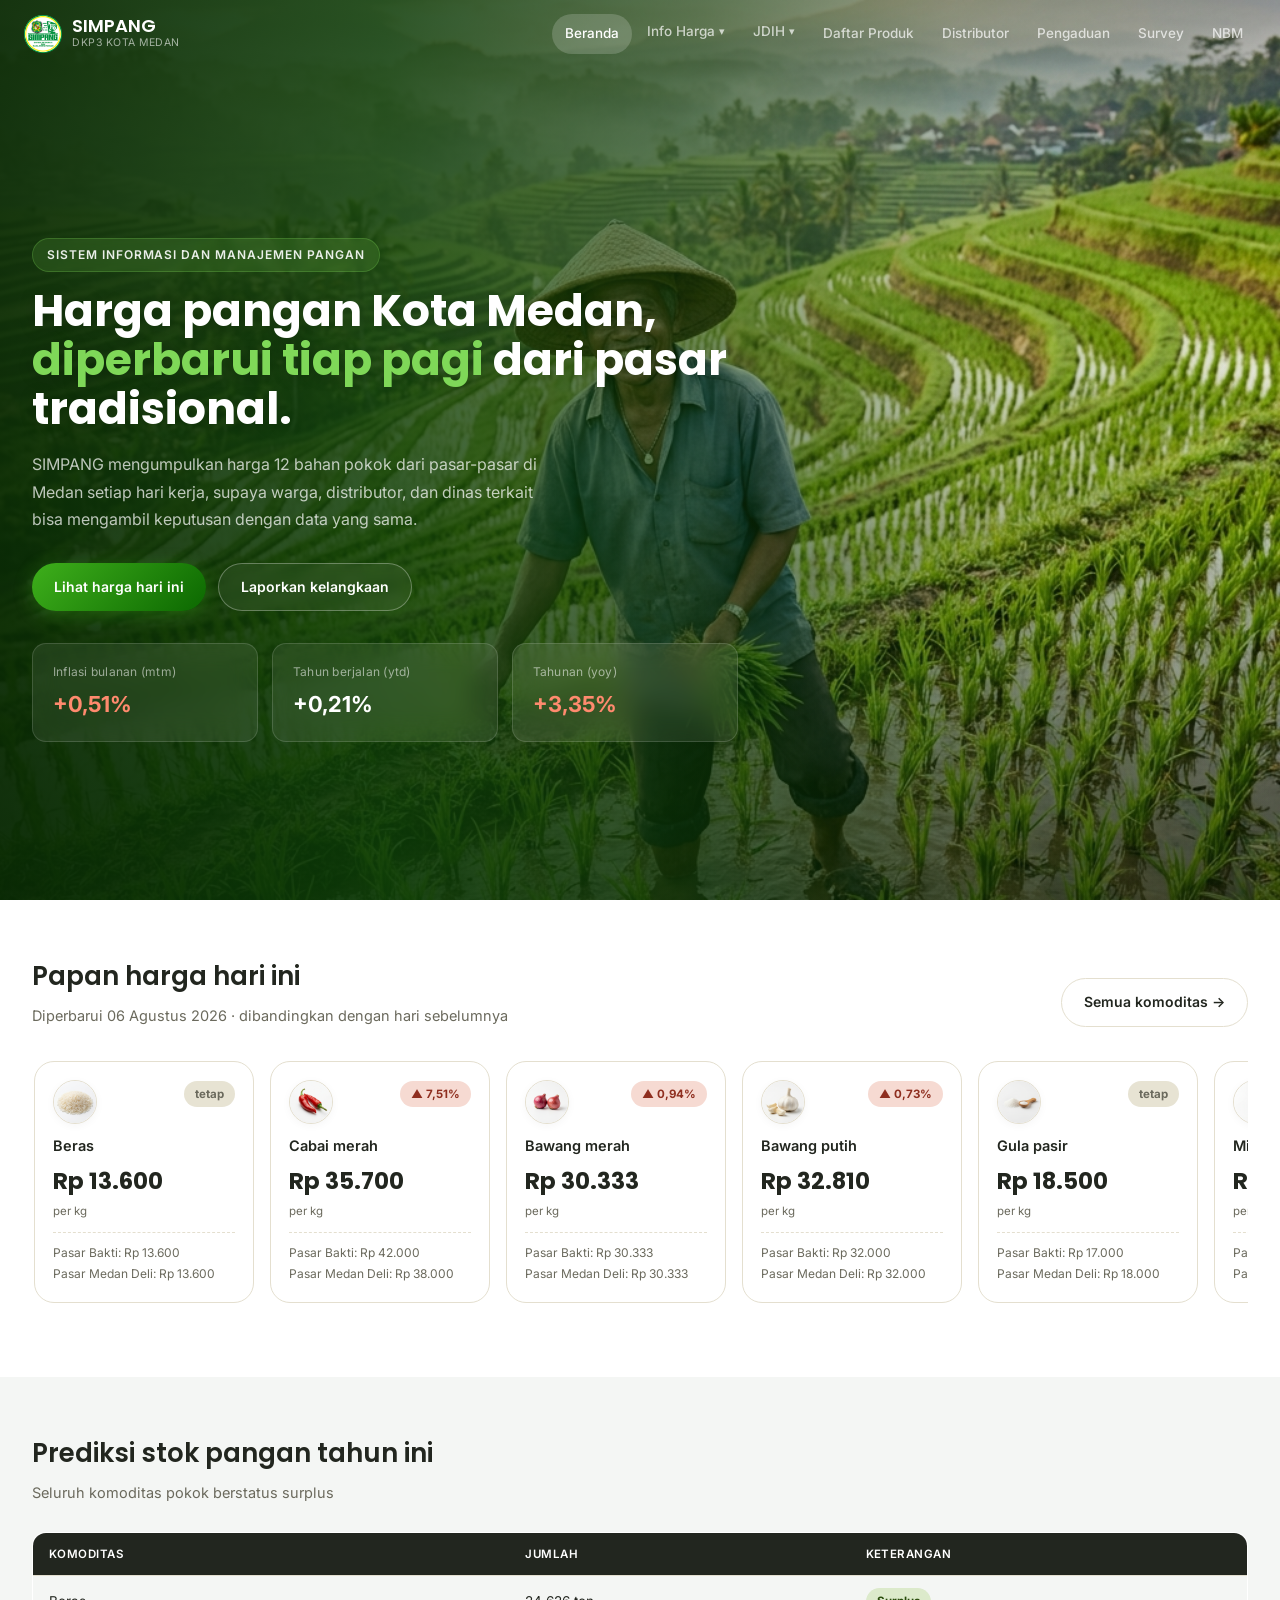
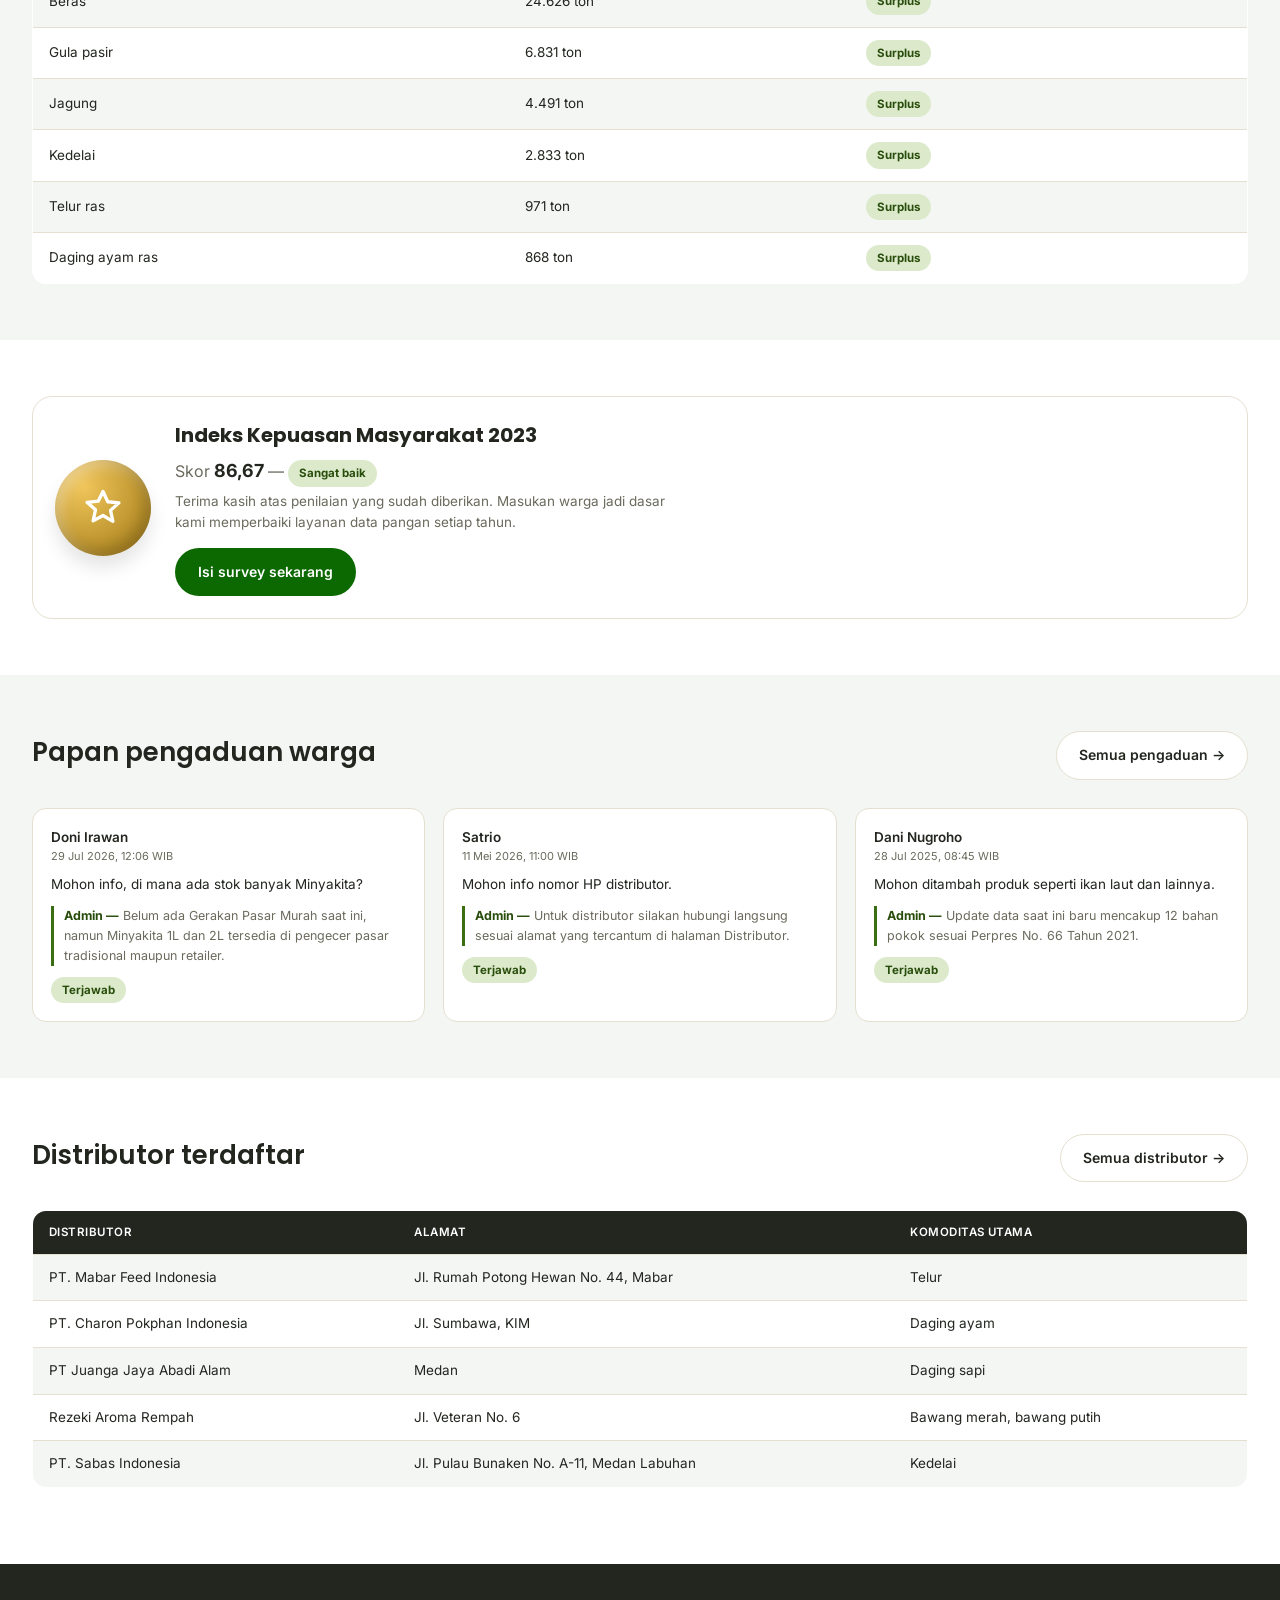
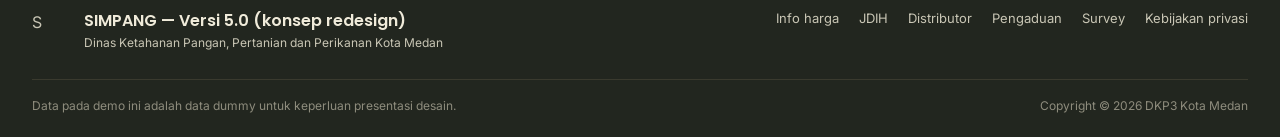
==== commit 30740899: "Update logo website" ====
--- a/index.html
+++ b/index.html
@@ -14,7 +14,9 @@
 
 <header class="site"><div class="container">
   <a class="brand" href="index.html">
-    <div class="mark">S</div>
+    <div class="mark">
+      <img src="images/logo_simpang.png" alt="Logo" />
+    </div>
     <div><div class="name">SIMPANG</div><div class="sub">DKP3 Kota Medan</div></div>
   </a>
   <nav class="main-nav">
--- a/css/style.css
+++ b/css/style.css
@@ -74,6 +74,7 @@
 header.site.scrolled nav.main-nav a.active{background:var(--text);color:#fff;}
 .hamburger{display:none;background:none;border:none;font-size:22px;cursor:pointer;color:#fff;transition:color .35s ease;}
 header.site.scrolled .hamburger{color:var(--text);}
+.hamburger.menu-open{color:var(--text) !important;}
 
 /* Dropdowns */
 /* Dropdowns */
@@ -191,7 +192,9 @@
     z-index: 1000;
   }
   nav.main-nav.open{right:0;}
-  nav.main-nav a{width:100%;padding:13px 16px;display:block;}
+  nav.main-nav a{width:100%;padding:13px 16px;display:block;color:var(--text-soft) !important;}
+  nav.main-nav a:hover{background:var(--bg-alt) !important;color:var(--text) !important;}
+  nav.main-nav a.active{background:var(--text) !important;color:#fff !important;}
   .hamburger{
     display:block;
     position:relative;
